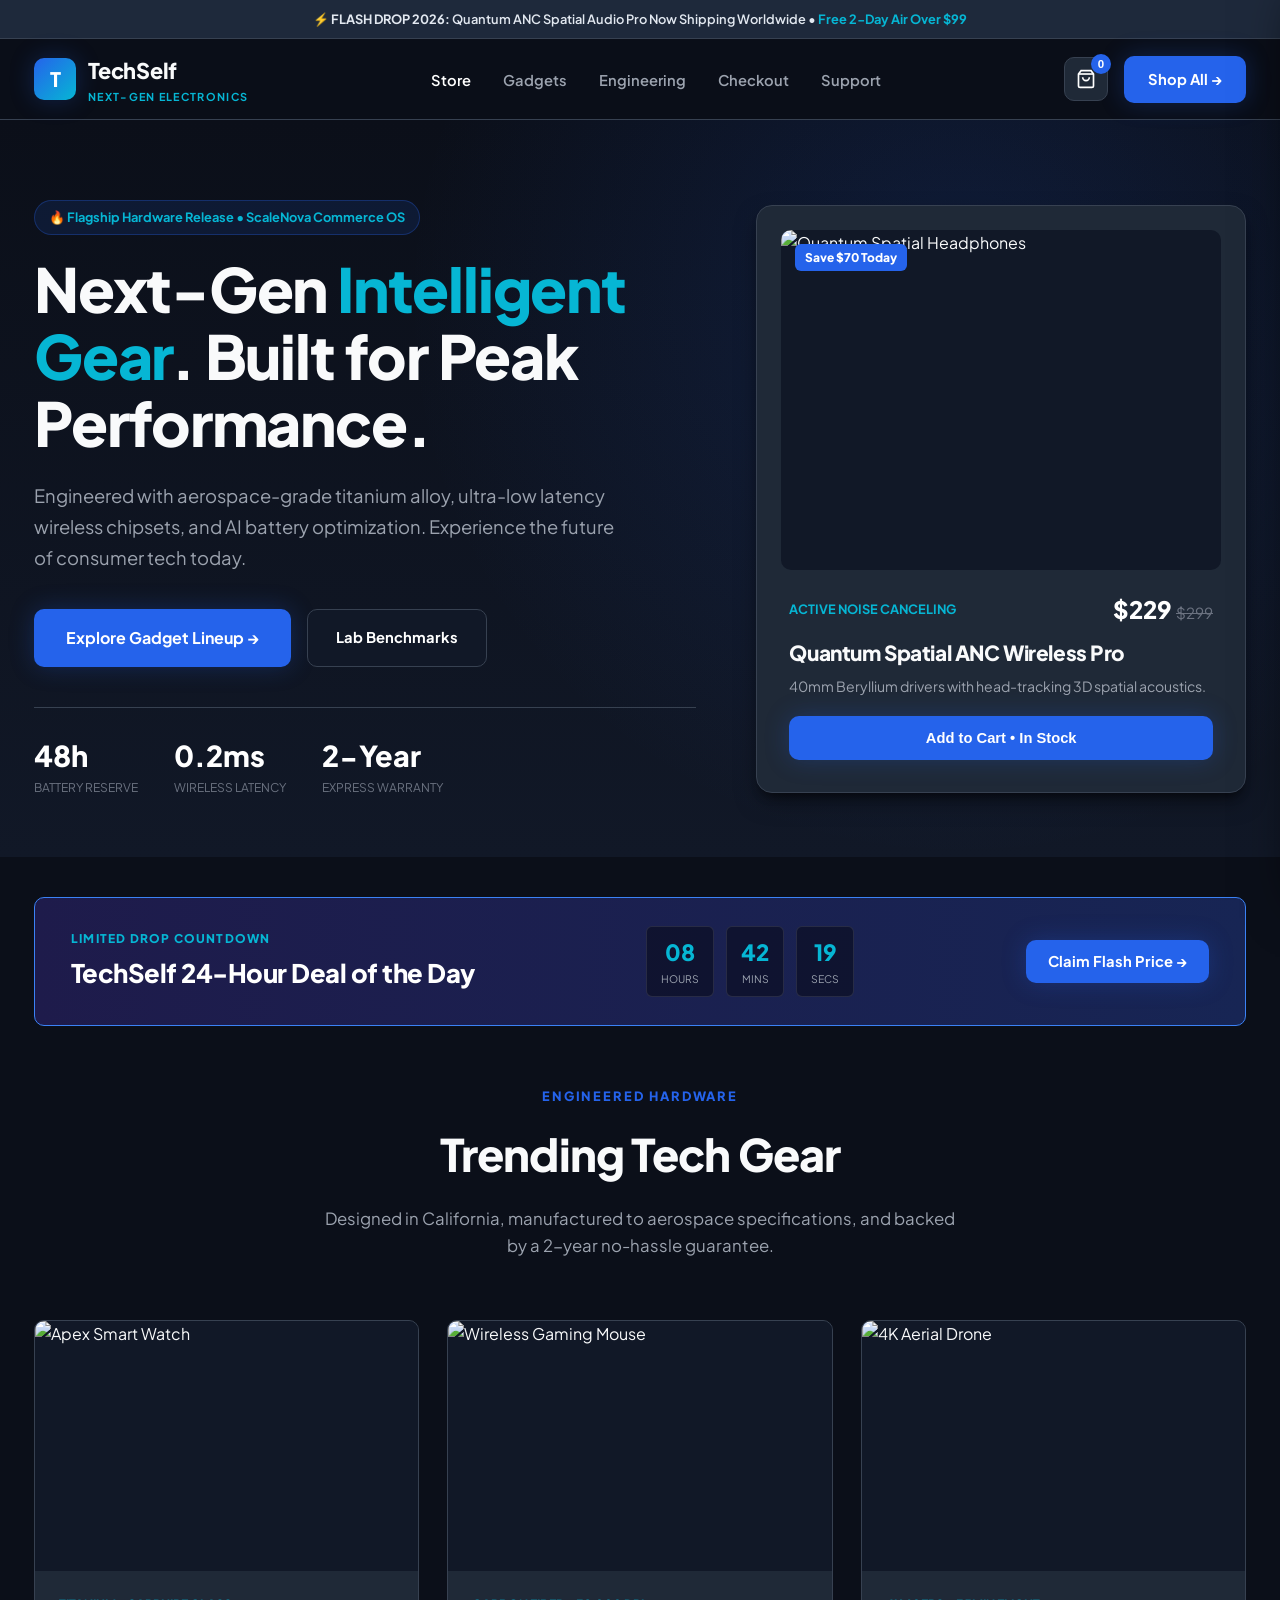
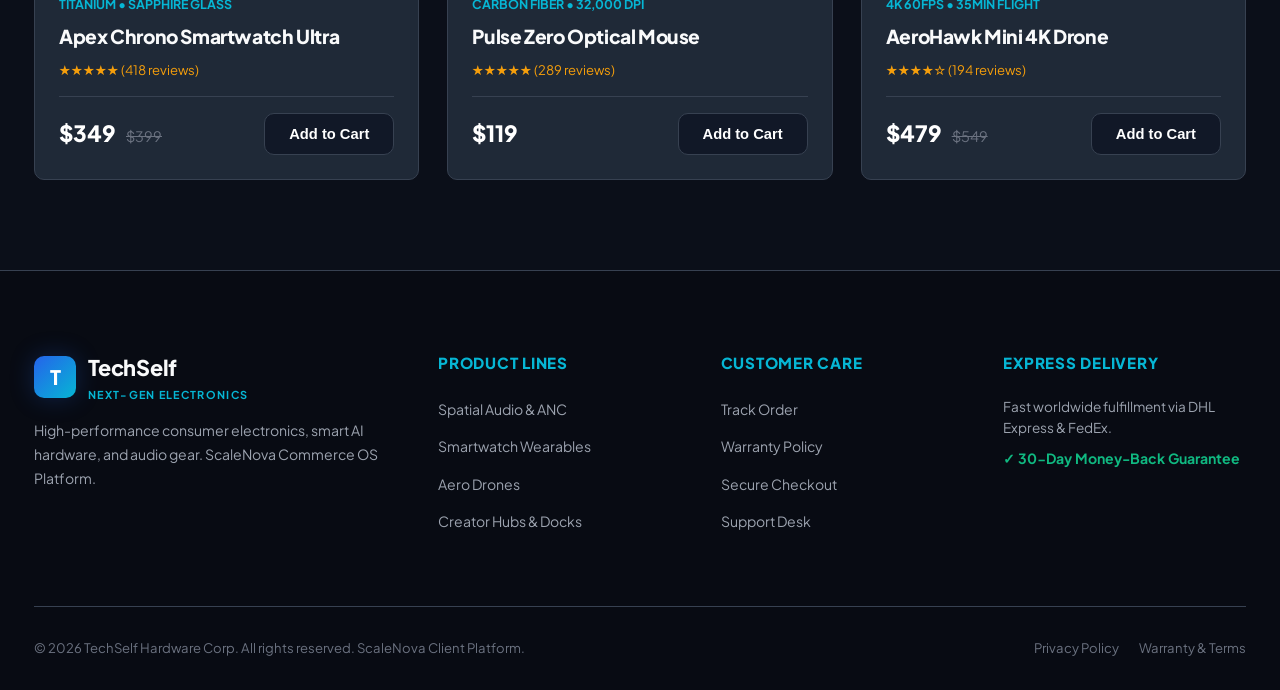
==== index.html @ e97d4baf "feat: initial release of scalenova-demo-10-techself-gadgets" ====
<!DOCTYPE html>
<html lang="en">
<head>
  <meta charset="UTF-8">
  <meta name="viewport" content="width=device-width, initial-scale=1.0">
  <title>TechSelf — Next-Gen Electronics & Smart Gadgets Store</title>
  <meta name="description" content="Explore intelligent spatial audio, AI smart health rings, 4K aerial drones, and creator tech gear. Styled with Tailwind CSS tokens and ScaleNova Commerce OS.">
  <link rel="icon" href="data:image/svg+xml,<svg xmlns='http://www.w3.org/2000/svg' viewBox='0 0 32 32'><rect width='32' height='32' fill='%232563EB' rx='6'/><text x='16' y='22' font-family='sans-serif' font-size='18' font-weight='900' fill='%23FFFFFF' text-anchor='middle'>T</text></svg>">
  <link rel="stylesheet" href="src/styles/theme.css">
</head>
<body>

  <!-- Top Dispatch -->
  <div class="dispatch-bar">
    ⚡ <strong>FLASH DROP 2026:</strong> Quantum ANC Spatial Audio Pro Now Shipping Worldwide &bull; <span>Free 2-Day Air Over $99</span>
  </div>

  <!-- Header -->
  <header class="site-header">
    <div class="container header-inner">
      <a href="index.html" class="brand">
        <div class="brand-icon">T</div>
        <div>
          <span class="brand-name">TechSelf</span>
          <span class="brand-sub">Next-Gen Electronics</span>
        </div>
      </a>

      <nav>
        <ul class="nav-links">
          <li><a href="index.html" class="nav-link active">Store</a></li>
          <li><a href="products.html" class="nav-link">Gadgets</a></li>
          <li><a href="about.html" class="nav-link">Engineering</a></li>
          <li><a href="checkout.html" class="nav-link">Checkout</a></li>
          <li><a href="contact.html" class="nav-link">Support</a></li>
        </ul>
      </nav>

      <div style="display:flex; align-items:center; gap:16px;">
        <button class="cart-btn" onclick="toggleCartDrawer()">
          <svg width="20" height="20" viewBox="0 0 24 24" fill="none" stroke="currentColor" stroke-width="2">
            <path d="M6 2L3 6v14a2 2 0 0 0 2 2h14a2 2 0 0 0 2-2V6l-3-4z"></path>
            <line x1="3" y1="6" x2="21" y2="6"></line>
            <path d="M16 10a4 4 0 0 1-8 0"></path>
          </svg>
          <span class="cart-badge" id="cart-badge">0</span>
        </button>
        <a href="products.html" class="btn btn-blue">Shop All &rarr;</a>
      </div>
    </div>
  </header>

  <!-- Hero Section -->
  <section class="hero">
    <div class="container">
      <div class="hero-grid">
        <div>
          <span class="hero-tag">🔥 Flagship Hardware Release &bull; ScaleNova Commerce OS</span>
          <h1 class="hero-title">Next-Gen <span>Intelligent Gear</span>. Built for Peak Performance.</h1>
          <p class="hero-lead">Engineered with aerospace-grade titanium alloy, ultra-low latency wireless chipsets, and AI battery optimization. Experience the future of consumer tech today.</p>
          
          <div class="hero-cta">
            <a href="products.html" class="btn btn-blue" style="padding:16px 32px; font-size:1rem;">Explore Gadget Lineup &rarr;</a>
            <a href="about.html" class="btn btn-outline" style="padding:16px 28px;">Lab Benchmarks</a>
          </div>

          <div style="display:flex; gap:36px; border-top:1px solid var(--border-subtle); padding-top:24px;">
            <div>
              <div style="font-size:1.8rem; font-weight:800; color:#FFF;">48h</div>
              <div style="font-size:0.75rem; color:var(--text-light); text-transform:uppercase;">Battery Reserve</div>
            </div>
            <div>
              <div style="font-size:1.8rem; font-weight:800; color:#FFF;">0.2ms</div>
              <div style="font-size:0.75rem; color:var(--text-light); text-transform:uppercase;">Wireless Latency</div>
            </div>
            <div>
              <div style="font-size:1.8rem; font-weight:800; color:#FFF;">2-Year</div>
              <div style="font-size:0.75rem; color:var(--text-light); text-transform:uppercase;">Express Warranty</div>
            </div>
          </div>
        </div>

        <div>
          <div class="hero-showcase-card">
            <div class="card-img-wrap">
              <img src="https://images.unsplash.com/photo-1505740420928-5e560c06d30e?auto=format&fit=crop&w=800&q=80" alt="Quantum Spatial Headphones">
              <span class="discount-badge">Save $70 Today</span>
            </div>
            <div style="padding:20px 8px 8px;">
              <div style="display:flex; justify-content:space-between; align-items:center; margin-bottom:8px;">
                <span style="font-size:0.8rem; color:var(--color-cyan); font-weight:700; text-transform:uppercase;">Active Noise Canceling</span>
                <span style="font-size:1.5rem; font-weight:800; color:#FFF;">$229 <del style="font-size:0.95rem; color:var(--text-light); font-weight:400;">$299</del></span>
              </div>
              <h3 style="font-size:1.3rem; margin-bottom:6px;">Quantum Spatial ANC Wireless Pro</h3>
              <p style="font-size:0.88rem; color:var(--text-muted); margin-bottom:18px;">40mm Beryllium drivers with head-tracking 3D spatial acoustics.</p>
              <button onclick="addToCart('Quantum Spatial ANC Wireless Pro', 229, 'https://images.unsplash.com/photo-1505740420928-5e560c06d30e?auto=format&fit=crop&w=400&q=80')" class="btn btn-blue" style="width:100%; padding:14px;">Add to Cart &bull; In Stock</button>
            </div>
          </div>
        </div>
      </div>
    </div>
  </section>

  <!-- Flash Sale Section -->
  <section class="section" style="padding-top:40px;">
    <div class="container">
      <div class="flash-banner">
        <div>
          <span style="color:var(--color-cyan); font-weight:800; font-size:0.75rem; text-transform:uppercase; letter-spacing:0.1em; display:block; margin-bottom:4px;">Limited Drop Countdown</span>
          <h3 style="font-size:1.6rem; color:#FFF;">TechSelf 24-Hour Deal of the Day</h3>
        </div>
        <div class="timer-boxes">
          <div class="timer-box"><div class="timer-num">08</div><div class="timer-lbl">Hours</div></div>
          <div class="timer-box"><div class="timer-num">42</div><div class="timer-lbl">Mins</div></div>
          <div class="timer-box"><div class="timer-num">19</div><div class="timer-lbl">Secs</div></div>
        </div>
        <a href="products.html" class="btn btn-blue" style="padding:10px 22px;">Claim Flash Price &rarr;</a>
      </div>

      <div class="section-header">
        <span class="section-tag">Engineered Hardware</span>
        <h2 class="section-title">Trending Tech Gear</h2>
        <p class="section-desc">Designed in California, manufactured to aerospace specifications, and backed by a 2-year no-hassle guarantee.</p>
      </div>

      <div class="product-grid">
        <div class="product-card">
          <div class="product-thumb"><img src="https://images.unsplash.com/photo-1523275335684-37898b6baf30?auto=format&fit=crop&w=600&q=80" alt="Apex Smart Watch"></div>
          <div class="product-body">
            <span class="product-specs">Titanium &bull; Sapphire Glass</span>
            <h3 class="product-title">Apex Chrono Smartwatch Ultra</h3>
            <div class="product-rating">★★★★★ (418 reviews)</div>
            <div class="product-footer">
              <span class="product-price">$349 <del>$399</del></span>
              <button onclick="addToCart('Apex Chrono Smartwatch Ultra', 349, 'https://images.unsplash.com/photo-1523275335684-37898b6baf30?auto=format&fit=crop&w=400&q=80')" class="btn btn-outline">Add to Cart</button>
            </div>
          </div>
        </div>

        <div class="product-card">
          <div class="product-thumb"><img src="https://images.unsplash.com/photo-1527864550417-7fd91fc51a46?auto=format&fit=crop&w=600&q=80" alt="Wireless Gaming Mouse"></div>
          <div class="product-body">
            <span class="product-specs">Carbon Fiber &bull; 32,000 DPI</span>
            <h3 class="product-title">Pulse Zero Optical Mouse</h3>
            <div class="product-rating">★★★★★ (289 reviews)</div>
            <div class="product-footer">
              <span class="product-price">$119</span>
              <button onclick="addToCart('Pulse Zero Optical Mouse', 119, 'https://images.unsplash.com/photo-1527864550417-7fd91fc51a46?auto=format&fit=crop&w=400&q=80')" class="btn btn-outline">Add to Cart</button>
            </div>
          </div>
        </div>

        <div class="product-card">
          <div class="product-thumb"><img src="https://images.unsplash.com/photo-1508614589041-895b88991e3e?auto=format&fit=crop&w=600&q=80" alt="4K Aerial Drone"></div>
          <div class="product-body">
            <span class="product-specs">4K 60FPS &bull; 35min Flight</span>
            <h3 class="product-title">AeroHawk Mini 4K Drone</h3>
            <div class="product-rating">★★★★☆ (194 reviews)</div>
            <div class="product-footer">
              <span class="product-price">$479 <del>$549</del></span>
              <button onclick="addToCart('AeroHawk Mini 4K Drone', 479, 'https://images.unsplash.com/photo-1508614589041-895b88991e3e?auto=format&fit=crop&w=400&q=80')" class="btn btn-outline">Add to Cart</button>
            </div>
          </div>
        </div>
      </div>
    </div>
  </section>

  <!-- Cart Drawer -->
  <div class="cart-overlay" id="cart-overlay" onclick="toggleCartDrawer()"></div>
  <div class="cart-drawer" id="cart-drawer">
    <div style="padding:24px; border-bottom:1px solid var(--border-subtle); display:flex; justify-content:space-between; align-items:center;">
      <h3 style="font-size:1.25rem;">Shopping Cart</h3>
      <button onclick="toggleCartDrawer()" style="background:none; border:none; color:var(--text-light); font-size:1.6rem; cursor:pointer;">&times;</button>
    </div>
    <div id="drawer-items" style="flex-grow:1; overflow-y:auto; padding:24px;"></div>
    <div style="padding:24px; border-top:1px solid var(--border-subtle); background:var(--bg-secondary);">
      <div style="display:flex; justify-content:space-between; align-items:center; margin-bottom:16px;">
        <span style="font-weight:700;">Subtotal:</span>
        <span id="drawer-total-price" style="font-size:1.3rem; font-weight:800; color:var(--color-cyan);">$0.00</span>
      </div>
      <button onclick="handleCheckout()" class="btn btn-blue" style="width:100%; padding:14px;">Proceed to Checkout &rarr;</button>
    </div>
  </div>

  <!-- Footer -->
  <footer class="site-footer">
    <div class="container">
      <div class="footer-grid">
        <div>
          <div class="brand" style="margin-bottom:16px;">
            <div class="brand-icon">T</div>
            <div>
              <span class="brand-name">TechSelf</span>
              <span class="brand-sub">Next-Gen Electronics</span>
            </div>
          </div>
          <p style="color:var(--text-muted); font-size:0.88rem; line-height:1.7;">High-performance consumer electronics, smart AI hardware, and audio gear. ScaleNova Commerce OS Platform.</p>
        </div>
        <div class="footer-col">
          <h4>Product Lines</h4>
          <ul class="footer-links">
            <li><a href="products.html">Spatial Audio & ANC</a></li>
            <li><a href="products.html">Smartwatch Wearables</a></li>
            <li><a href="products.html">Aero Drones</a></li>
            <li><a href="products.html">Creator Hubs & Docks</a></li>
          </ul>
        </div>
        <div class="footer-col">
          <h4>Customer Care</h4>
          <ul class="footer-links">
            <li><a href="contact.html">Track Order</a></li>
            <li><a href="about.html">Warranty Policy</a></li>
            <li><a href="checkout.html">Secure Checkout</a></li>
            <li><a href="contact.html">Support Desk</a></li>
          </ul>
        </div>
        <div class="footer-col">
          <h4>Express Delivery</h4>
          <p style="color:var(--text-muted); font-size:0.85rem; margin-bottom:8px;">Fast worldwide fulfillment via DHL Express & FedEx.</p>
          <div style="color:var(--color-emerald); font-weight:700; font-size:0.88rem;">✓ 30-Day Money-Back Guarantee</div>
        </div>
      </div>

      <div class="footer-bottom">
        <div>&copy; 2026 TechSelf Hardware Corp. All rights reserved. ScaleNova Client Platform.</div>
        <div style="display:flex; gap:20px;">
          <a href="privacy.html">Privacy Policy</a>
          <a href="terms.html">Warranty & Terms</a>
        </div>
      </div>
    </div>
  </footer>

  <script src="src/services/api.js"></script>
  <script src="src/components/app.js"></script>
</body>
</html>
---- src/styles/theme.css ----
/* ==============================================================================
   SCALENOVA SYSTEMS — DEMO 10: TECHSELF GADGETS
   Next-Gen Electronics & Smart Hardware Design System
   ============================================================================== */

@import url('https://fonts.googleapis.com/css2?family=Plus+Jakarta+Sans:wght@300;400;500;600;700;800&family=Inter:wght@400;600;700;900&display=swap');

:root {
  --bg-primary: #0B0F19;
  --bg-secondary: #111827;
  --bg-card: #1F2937;
  --surface-overlay: rgba(11, 15, 25, 0.94);
  --border-subtle: #374151;
  --border-blue: #2563EB;
  
  --color-blue: #2563EB;
  --color-blue-hover: #1D4ED8;
  --color-cyan: #06B6D4;
  --color-emerald: #10B981;
  --color-amber: #F59E0B;
  
  --text-main: #F9FAFB;
  --text-muted: #9CA3AF;
  --text-light: #6B7280;

  --shadow-card: 0 10px 25px -5px rgba(0, 0, 0, 0.5), 0 8px 10px -6px rgba(0, 0, 0, 0.5);
  --shadow-blue-glow: 0 0 25px rgba(37, 99, 235, 0.25);

  --font-main: 'Plus Jakarta Sans', -apple-system, BlinkMacSystemFont, sans-serif;
  
  --radius-sm: 6px;
  --radius-md: 10px;
  --radius-lg: 16px;
  --radius-full: 9999px;
  --transition: all 0.25s cubic-bezier(0.16, 1, 0.3, 1);
}

* { box-sizing: border-box; margin: 0; padding: 0; }

body {
  background-color: var(--bg-primary);
  color: var(--text-main);
  font-family: var(--font-main);
  line-height: 1.6;
  -webkit-font-smoothing: antialiased;
  overflow-x: hidden;
}

h1, h2, h3, h4 {
  font-weight: 800;
  letter-spacing: -0.02em;
  color: var(--text-main);
}

a { color: inherit; text-decoration: none; }

.container {
  width: 100%;
  max-width: 1260px;
  margin: 0 auto;
  padding: 0 24px;
}

/* Dispatch Bar */
.dispatch-bar {
  background-color: #1E293B;
  color: #E2E8F0;
  font-size: 0.8rem;
  font-weight: 600;
  padding: 9px 0;
  text-align: center;
  border-bottom: 1px solid var(--border-subtle);
}
.dispatch-bar span { color: var(--color-cyan); font-weight: 700; }

/* Site Header */
.site-header {
  position: sticky;
  top: 0;
  z-index: 100;
  background: var(--surface-overlay);
  backdrop-filter: blur(16px);
  border-bottom: 1px solid var(--border-subtle);
}
.header-inner {
  display: flex;
  align-items: center;
  justify-content: space-between;
  height: 80px;
}
.brand {
  display: flex;
  align-items: center;
  gap: 12px;
}
.brand-icon {
  width: 42px;
  height: 42px;
  background: linear-gradient(135deg, var(--color-blue) 0%, var(--color-cyan) 100%);
  border-radius: var(--radius-md);
  display: flex;
  align-items: center;
  justify-content: center;
  color: #FFF;
  font-weight: 900;
  font-size: 1.25rem;
  box-shadow: var(--shadow-blue-glow);
}
.brand-name {
  font-size: 1.35rem;
  font-weight: 800;
  letter-spacing: -0.01em;
}
.brand-sub {
  font-size: 0.68rem;
  color: var(--color-cyan);
  text-transform: uppercase;
  letter-spacing: 0.12em;
  font-weight: 700;
  display: block;
}

.nav-links {
  display: flex;
  gap: 32px;
  list-style: none;
}
.nav-link {
  font-size: 0.92rem;
  font-weight: 600;
  color: var(--text-muted);
  transition: var(--transition);
  padding: 6px 0;
}
.nav-link:hover, .nav-link.active {
  color: #FFF;
}

.cart-btn {
  position: relative;
  background: var(--bg-card);
  border: 1px solid var(--border-subtle);
  width: 44px;
  height: 44px;
  border-radius: var(--radius-md);
  display: flex;
  align-items: center;
  justify-content: center;
  cursor: pointer;
  color: #FFF;
  transition: var(--transition);
}
.cart-btn:hover {
  border-color: var(--color-blue);
  background: #374151;
}
.cart-badge {
  position: absolute;
  top: -4px;
  right: -4px;
  background: var(--color-blue);
  color: #FFF;
  font-size: 0.72rem;
  font-weight: 800;
  width: 20px;
  height: 20px;
  border-radius: 50%;
  display: flex;
  align-items: center;
  justify-content: center;
}

.btn {
  display: inline-flex;
  align-items: center;
  justify-content: center;
  gap: 8px;
  padding: 12px 24px;
  border-radius: var(--radius-md);
  font-weight: 700;
  font-size: 0.92rem;
  cursor: pointer;
  transition: var(--transition);
  border: none;
}
.btn-blue {
  background: var(--color-blue);
  color: #FFF;
  box-shadow: var(--shadow-blue-glow);
}
.btn-blue:hover {
  background: var(--color-blue-hover);
  transform: translateY(-2px);
}
.btn-outline {
  border: 1px solid var(--border-subtle);
  background: var(--bg-secondary);
  color: #FFF;
}
.btn-outline:hover {
  border-color: var(--color-blue);
  color: var(--color-cyan);
}

/* Hero Section */
.hero {
  padding: 80px 0 60px;
  background: radial-gradient(circle at 75% 25%, rgba(37, 99, 235, 0.15) 0%, transparent 50%),
              linear-gradient(180deg, var(--bg-primary) 0%, var(--bg-secondary) 100%);
}
.hero-grid {
  display: grid;
  grid-template-columns: 1.15fr 0.85fr;
  gap: 60px;
  align-items: center;
}
.hero-tag {
  display: inline-flex;
  align-items: center;
  gap: 8px;
  background: rgba(37, 99, 235, 0.12);
  border: 1px solid rgba(37, 99, 235, 0.3);
  color: var(--color-cyan);
  padding: 6px 14px;
  border-radius: var(--radius-full);
  font-size: 0.8rem;
  font-weight: 700;
  margin-bottom: 20px;
}
.hero-title {
  font-size: 3.8rem;
  line-height: 1.1;
  margin-bottom: 24px;
}
.hero-title span {
  color: var(--color-cyan);
}
.hero-lead {
  font-size: 1.15rem;
  color: var(--text-muted);
  line-height: 1.7;
  margin-bottom: 36px;
  max-width: 580px;
}
.hero-cta {
  display: flex;
  gap: 16px;
  margin-bottom: 40px;
  flex-wrap: wrap;
}

/* Product Card */
.hero-showcase-card {
  background: var(--bg-card);
  border: 1px solid var(--border-subtle);
  border-radius: var(--radius-lg);
  padding: 24px;
  box-shadow: var(--shadow-card);
  position: relative;
}
.card-img-wrap {
  height: 340px;
  border-radius: var(--radius-md);
  overflow: hidden;
  background: #111827;
  position: relative;
}
.card-img-wrap img {
  width: 100%;
  height: 100%;
  object-fit: cover;
}
.discount-badge {
  position: absolute;
  top: 14px;
  left: 14px;
  background: var(--color-blue);
  color: #FFF;
  font-size: 0.75rem;
  font-weight: 800;
  padding: 4px 10px;
  border-radius: var(--radius-sm);
}

/* Flash Countdown Banner */
.flash-banner {
  background: linear-gradient(90deg, #1E1B4B 0%, #172554 100%);
  border: 1px solid #3B82F6;
  border-radius: var(--radius-md);
  padding: 28px 36px;
  margin-bottom: 60px;
  display: flex;
  justify-content: space-between;
  align-items: center;
  flex-wrap: wrap;
  gap: 20px;
}
.timer-boxes {
  display: flex;
  gap: 12px;
}
.timer-box {
  background: rgba(0, 0, 0, 0.4);
  border: 1px solid rgba(255,255,255,0.1);
  padding: 8px 14px;
  border-radius: var(--radius-sm);
  text-align: center;
  min-width: 54px;
}
.timer-num {
  font-size: 1.4rem;
  font-weight: 800;
  color: var(--color-cyan);
}
.timer-lbl {
  font-size: 0.65rem;
  text-transform: uppercase;
  color: var(--text-muted);
}

/* Product Catalog Grid */
.section {
  padding: 90px 0;
}
.section-header {
  text-align: center;
  max-width: 640px;
  margin: 0 auto 60px;
}
.section-tag {
  color: var(--color-blue);
  font-size: 0.8rem;
  font-weight: 800;
  letter-spacing: 0.15em;
  text-transform: uppercase;
  margin-bottom: 12px;
  display: block;
}
.section-title {
  font-size: 2.8rem;
  margin-bottom: 16px;
}
.section-desc {
  color: var(--text-muted);
  font-size: 1.05rem;
}

.product-grid {
  display: grid;
  grid-template-columns: repeat(auto-fit, minmax(280px, 1fr));
  gap: 28px;
}
.product-card {
  background: var(--bg-card);
  border: 1px solid var(--border-subtle);
  border-radius: var(--radius-md);
  overflow: hidden;
  transition: var(--transition);
  display: flex;
  flex-direction: column;
}
.product-card:hover {
  border-color: var(--color-blue);
  transform: translateY(-6px);
  box-shadow: var(--shadow-card), var(--shadow-blue-glow);
}
.product-thumb {
  height: 250px;
  overflow: hidden;
  position: relative;
  background: #111827;
}
.product-thumb img {
  width: 100%;
  height: 100%;
  object-fit: cover;
  transition: transform 0.5s ease;
}
.product-card:hover .product-thumb img {
  transform: scale(1.06);
}
.product-body {
  padding: 24px;
  display: flex;
  flex-direction: column;
  flex-grow: 1;
}
.product-specs {
  font-size: 0.78rem;
  color: var(--color-cyan);
  font-weight: 700;
  text-transform: uppercase;
  margin-bottom: 6px;
}
.product-title {
  font-size: 1.2rem;
  margin-bottom: 8px;
}
.product-rating {
  color: var(--color-amber);
  font-size: 0.82rem;
  margin-bottom: 16px;
}
.product-footer {
  margin-top: auto;
  display: flex;
  justify-content: space-between;
  align-items: center;
  border-top: 1px solid var(--border-subtle);
  padding-top: 16px;
}
.product-price {
  font-size: 1.4rem;
  font-weight: 800;
  color: #FFF;
}
.product-price del {
  font-size: 0.9rem;
  color: var(--text-light);
  margin-left: 6px;
  font-weight: 400;
}

/* Cart Drawer */
.cart-drawer {
  position: fixed;
  top: 0;
  right: -420px;
  width: 400px;
  max-width: 90vw;
  height: 100vh;
  background: var(--bg-card);
  box-shadow: 0 0 50px rgba(0,0,0,0.8);
  z-index: 1000;
  transition: right 0.35s cubic-bezier(0.16, 1, 0.3, 1);
  display: flex;
  flex-direction: column;
  border-left: 1px solid var(--border-subtle);
}
.cart-drawer.open { right: 0; }
.cart-overlay {
  position: fixed;
  inset: 0;
  background: rgba(0,0,0,0.6);
  backdrop-filter: blur(4px);
  z-index: 999;
  opacity: 0;
  pointer-events: none;
  transition: opacity 0.3s ease;
}
.cart-overlay.open { opacity: 1; pointer-events: auto; }

/* Toast */
.toast-container {
  position: fixed;
  bottom: 24px;
  right: 24px;
  z-index: 2000;
  display: flex;
  flex-direction: column;
  gap: 12px;
}
.toast {
  background: #111827;
  color: #FFF;
  padding: 14px 24px;
  border-radius: var(--radius-md);
  font-size: 0.9rem;
  font-weight: 600;
  box-shadow: 0 10px 30px rgba(0,0,0,0.8);
  border-left: 4px solid var(--color-blue);
  animation: slideIn 0.3s ease forwards;
}

/* Footer */
.site-footer {
  background: #080B13;
  border-top: 1px solid var(--border-subtle);
  padding: 80px 0 32px;
}
.footer-grid {
  display: grid;
  grid-template-columns: 1.5fr 1fr 1fr 1fr;
  gap: 40px;
  margin-bottom: 60px;
}
.footer-col h4 {
  font-size: 0.95rem;
  color: var(--color-cyan);
  text-transform: uppercase;
  margin-bottom: 20px;
  letter-spacing: 0.05em;
}
.footer-links { list-style: none; }
.footer-links li { margin-bottom: 12px; }
.footer-links a { color: var(--text-muted); font-size: 0.88rem; transition: var(--transition); }
.footer-links a:hover { color: #FFF; }
.footer-bottom {
  border-top: 1px solid var(--border-subtle);
  padding-top: 30px;
  display: flex;
  justify-content: space-between;
  font-size: 0.82rem;
  color: var(--text-light);
}

@media(max-width: 900px) {
  .hero-grid { grid-template-columns: 1fr; }
  .footer-grid { grid-template-columns: 1fr 1fr; }
}
@media(max-width: 600px) {
  .nav-links { display: none; }
  .hero-title { font-size: 2.6rem; }
  .footer-grid { grid-template-columns: 1fr; }
}
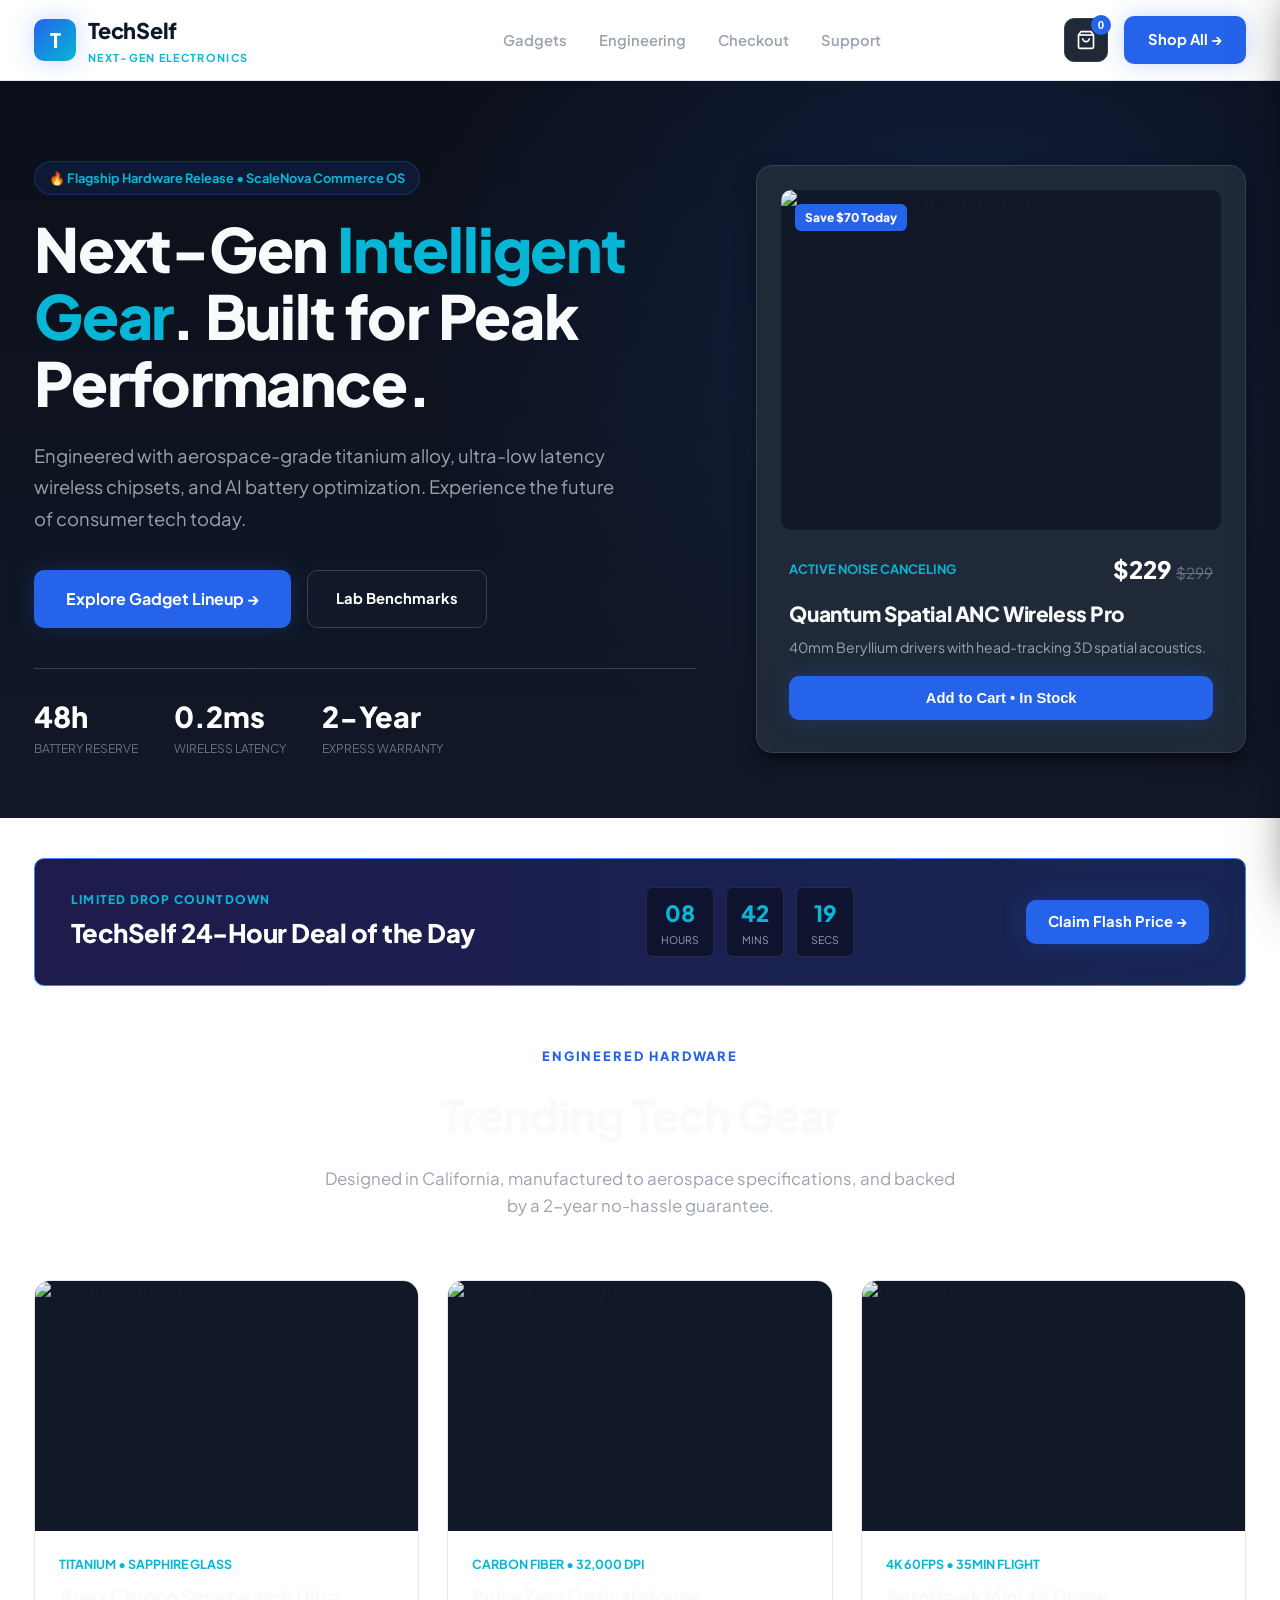
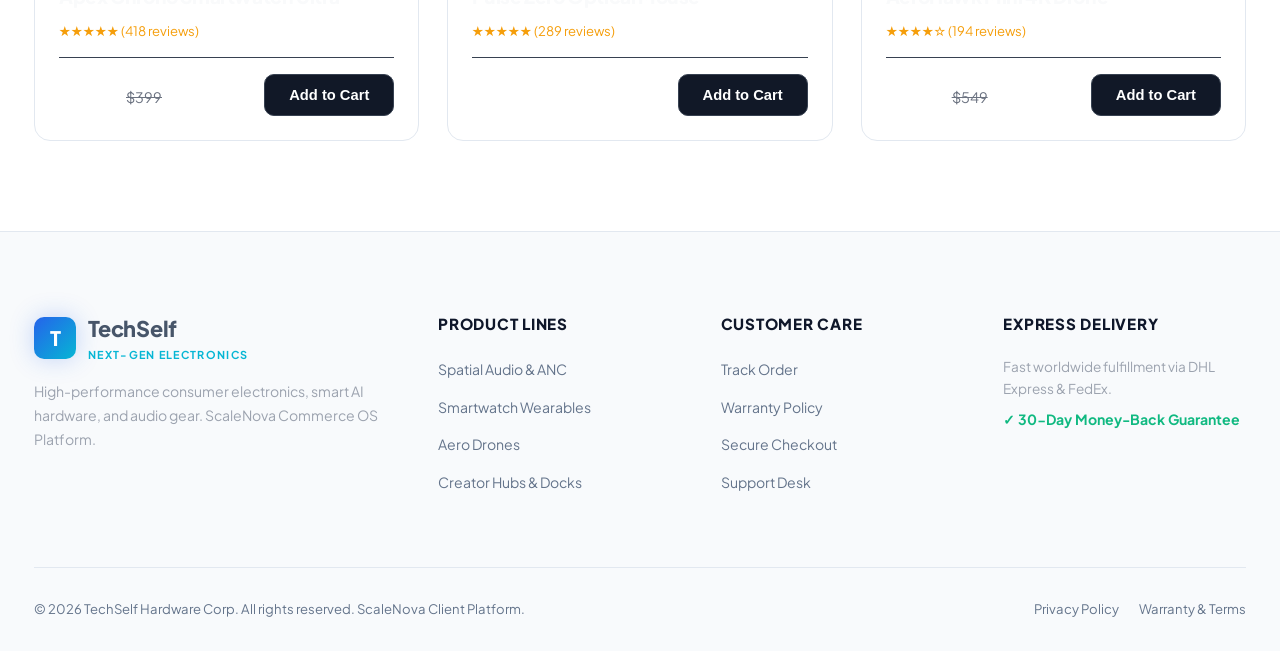
==== commit 784b9f6b: "fix(mobile): remove top contact and announcement banner for improved mobile UX" ====
--- a/index.html
+++ b/index.html
@@ -10,12 +10,6 @@
 </head>
 <body>
 
-  <!-- Top Dispatch -->
-  <div class="dispatch-bar">
-    ⚡ <strong>FLASH DROP 2026:</strong> Quantum ANC Spatial Audio Pro Now Shipping Worldwide &bull; <span>Free 2-Day Air Over $99</span>
-  </div>
-
-  <!-- Header -->
   <header class="site-header">
     <div class="container header-inner">
       <a href="index.html" class="brand">
--- a/src/styles/theme.css
+++ b/src/styles/theme.css
@@ -513,3 +513,220 @@
   .hero-title { font-size: 2.6rem; }
   .footer-grid { grid-template-columns: 1fr; }
 }
+\n
+/* =========================================================================
+ * SCALENOVA PREMIUM LIGHT LUXURY & MOTIONSITES.AI DESIGN SYSTEM TOKENS
+ * Mobile-First Single-Column Stacked Forms, Light Luxury Aesthetic,
+ * Micro-Animations, Smooth In-Window Navigation & Floating Indicators.
+ * ========================================================================= */
+
+:root {
+  --sn-bg-primary: #FFFFFF;
+  --sn-bg-secondary: #F8FAFC;
+  --sn-bg-tertiary: #F1F5F9;
+  --sn-card-bg: #FFFFFF;
+  --sn-border-subtle: #E2E8F0;
+  --sn-border-focus: #3B82F6;
+  --sn-text-main: #0F172A;
+  --sn-text-body: #334155;
+  --sn-text-muted: #64748B;
+  --sn-shadow-card: 0 4px 20px -2px rgba(15, 23, 42, 0.05), 0 2px 6px -1px rgba(15, 23, 42, 0.02);
+  --sn-shadow-hover: 0 20px 35px -10px rgba(15, 23, 42, 0.08), 0 1px 3px rgba(0, 0, 0, 0.05);
+}
+
+/* 1. LIGHT LUXURY BACKGROUND TRANSFORMATION */
+body {
+  background-color: #FFFFFF !important;
+  color: #0F172A !important;
+  overflow-x: hidden !important;
+}
+
+.top-dispatch-bar {
+  background: #F1F5F9 !important;
+  color: #0F172A !important;
+  border-bottom: 1px solid #E2E8F0 !important;
+}
+
+.top-dispatch-bar a {
+  color: #0F172A !important;
+}
+
+.site-header {
+  background: rgba(255, 255, 255, 0.94) !important;
+  backdrop-filter: blur(16px) !important;
+  -webkit-backdrop-filter: blur(16px) !important;
+  border-bottom: 1px solid #E2E8F0 !important;
+  box-shadow: 0 1px 4px rgba(0, 0, 0, 0.03) !important;
+}
+
+.site-footer {
+  background-color: #F8FAFC !important;
+  color: #475569 !important;
+  border-top: 1px solid #E2E8F0 !important;
+}
+
+.site-footer h3, .site-footer h4, .footer-brand h3, .footer-col h4, .footer-column h4 {
+  color: #0F172A !important;
+}
+
+.site-footer a {
+  color: #64748B !important;
+  transition: color 0.2s ease !important;
+}
+
+.site-footer a:hover {
+  color: #2563EB !important;
+}
+
+.footer-bottom {
+  border-top: 1px solid #E2E8F0 !important;
+  color: #64748B !important;
+}
+
+/* 2. MOBILE-FIRST SINGLE-COLUMN STACKED FORMS (ZERO COLLISION) */
+form {
+  display: flex !important;
+  flex-direction: column !important;
+  width: 100% !important;
+}
+
+.form-row-2col, .form-row, .form-grid, .grid-cols-2 {
+  display: flex !important;
+  flex-direction: column !important;
+  width: 100% !important;
+  gap: 16px !important;
+  margin-bottom: 0 !important;
+}
+
+.form-group, .field, .input-group {
+  width: 100% !important;
+  display: flex !important;
+  flex-direction: column !important;
+  gap: 6px !important;
+  margin-bottom: 18px !important;
+  box-sizing: border-box !important;
+}
+
+.form-group label, .field label {
+  font-size: 0.875rem !important;
+  font-weight: 600 !important;
+  color: #1E293B !important;
+  margin-bottom: 4px !important;
+  display: block !important;
+  letter-spacing: -0.01em !important;
+}
+
+.form-group input, .form-group select, .form-group textarea,
+.field input, .field select, .field textarea,
+input[type="text"], input[type="email"], input[type="tel"], input[type="date"], input[type="number"], select, textarea {
+  width: 100% !important;
+  max-width: 100% !important;
+  box-sizing: border-box !important;
+  display: block !important;
+  padding: 13px 16px !important;
+  border: 1px solid #CBD5E1 !important;
+  border-radius: 10px !important;
+  background-color: #FFFFFF !important;
+  color: #0F172A !important;
+  font-size: 0.95rem !important;
+  line-height: 1.5 !important;
+  font-family: inherit !important;
+  transition: all 0.2s cubic-bezier(0.16, 1, 0.3, 1) !important;
+}
+
+.form-group input:focus, .form-group select:focus, .form-group textarea:focus,
+input:focus, select:focus, textarea:focus {
+  outline: none !important;
+  border-color: #3B82F6 !important;
+  box-shadow: 0 0 0 3px rgba(59, 130, 246, 0.16) !important;
+  background-color: #FFFFFF !important;
+}
+
+/* 3. MOTIONSITES.AI & 21ST.DEV ANIMATIONS & FLOATS */
+@keyframes floatSlowBadge {
+  0%, 100% { transform: translateY(0px); }
+  50% { transform: translateY(-5px); }
+}
+
+@keyframes pulseGlowEmerald {
+  0%, 100% { box-shadow: 0 0 0 0 rgba(16, 185, 129, 0.4); }
+  50% { box-shadow: 0 0 0 6px rgba(16, 185, 129, 0); }
+}
+
+.pulse-indicator, .live-indicator, .status-dot {
+  display: inline-block !important;
+  width: 8px !important;
+  height: 8px !important;
+  border-radius: 50% !important;
+  background-color: #10B981 !important;
+  animation: pulseGlowEmerald 2s infinite !important;
+  margin-right: 6px !important;
+  vertical-align: middle !important;
+}
+
+.bento-card, .card, .service-card, .feature-card, .product-card, .pricing-card, .case-card {
+  background: #FFFFFF !important;
+  border: 1px solid #E2E8F0 !important;
+  border-radius: 16px !important;
+  box-shadow: var(--sn-shadow-card) !important;
+  transition: all 0.3s cubic-bezier(0.16, 1, 0.3, 1) !important;
+}
+
+.bento-card:hover, .card:hover, .service-card:hover, .feature-card:hover, .product-card:hover, .pricing-card:hover, .case-card:hover {
+  transform: translateY(-4px) !important;
+  border-color: #CBD5E1 !important;
+  box-shadow: var(--sn-shadow-hover) !important;
+}
+
+/* 4. SUBPAGE IN-WINDOW BREADCRUMB & NAVIGATION */
+.subpage-nav-bar {
+  background: #F8FAFC !important;
+  border-bottom: 1px solid #E2E8F0 !important;
+  padding: 12px 0 !important;
+  position: relative !important;
+  z-index: 40 !important;
+}
+
+.btn-subpage-back {
+  display: inline-flex !important;
+  align-items: center !important;
+  gap: 6px !important;
+  background: #FFFFFF !important;
+  border: 1px solid #CBD5E1 !important;
+  color: #0F172A !important;
+  padding: 6px 14px !important;
+  border-radius: 8px !important;
+  font-weight: 600 !important;
+  font-size: 0.85rem !important;
+  cursor: pointer !important;
+  transition: all 0.2s ease !important;
+  box-shadow: 0 1px 3px rgba(0, 0, 0, 0.04) !important;
+}
+
+.btn-subpage-back:hover {
+  border-color: #3B82F6 !important;
+  color: #2563EB !important;
+  transform: translateX(-2px) !important;
+}
+
+/* 5. RESPONSIVE MOBILE POLISH */
+@media (max-width: 768px) {
+  .site-header {
+    padding: 12px 0 !important;
+  }
+  .container {
+    padding-left: 20px !important;
+    padding-right: 20px !important;
+  }
+  h1 {
+    font-size: 2.1rem !important;
+    line-height: 1.2 !important;
+  }
+  .site-footer {
+    padding: 50px 0 30px !important;
+  }
+  .footer-grid {
+    grid-template-columns: 1fr !important;
+    gap: 32px !important;
+  }
+}
